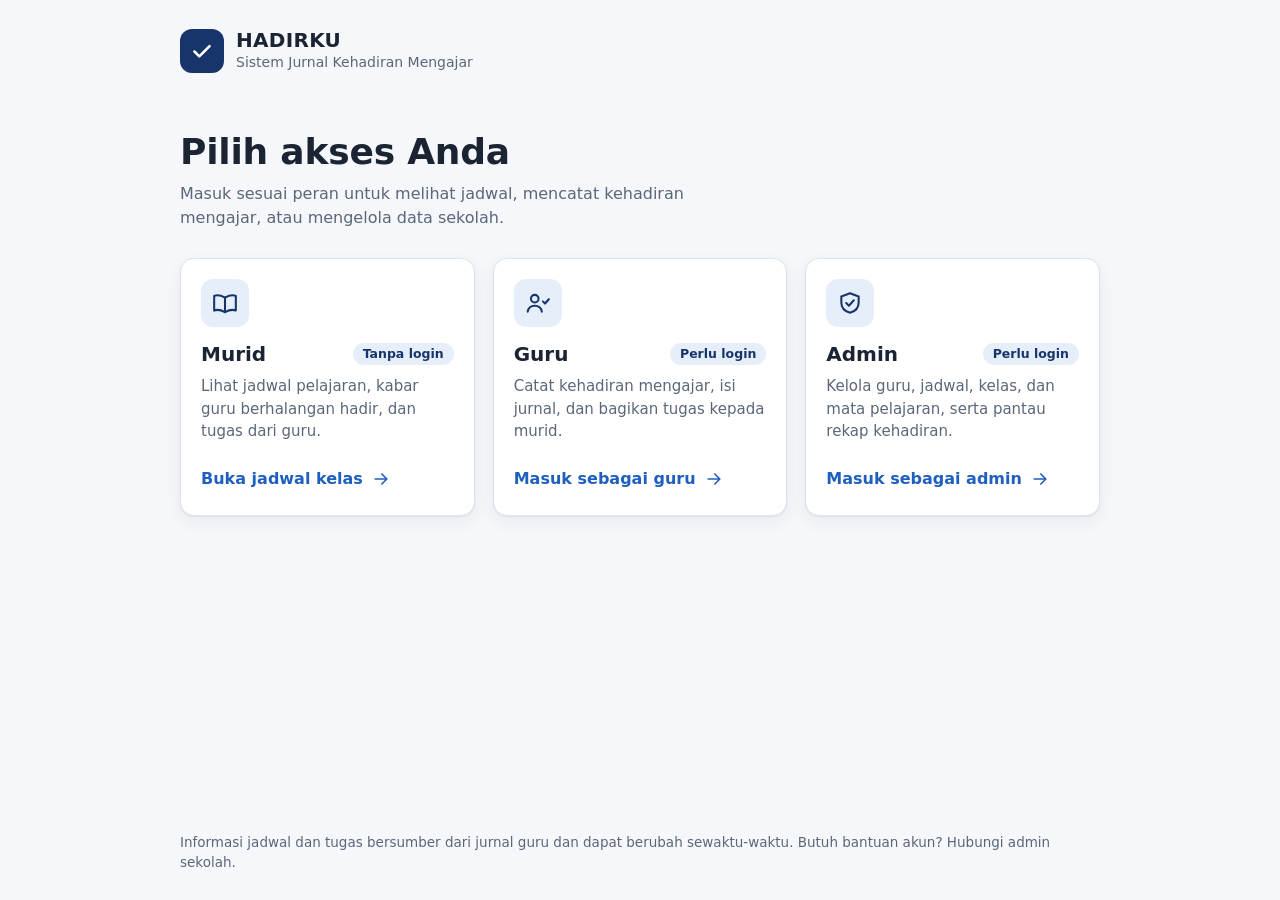
==== hadirku.html @ 68828618 "Add files via upload" ====
<!DOCTYPE html>
<html lang="id">
<head>
<meta charset="utf-8">
<meta name="viewport" content="width=device-width,initial-scale=1,viewport-fit=cover">
<meta name="color-scheme" content="light dark">
<meta name="theme-color" content="#F5F7FA" media="(prefers-color-scheme: light)">
<meta name="theme-color" content="#0B1424" media="(prefers-color-scheme: dark)">
<title>HADIRKU</title>
<style>
:root{--bg:#F5F7FA;--card:#FFFFFF;--ink:#1B2433;--mut:#5B6779;--line:#DDE3EC;--navy:#17356B;--on:#FFFFFF;--soft:#E6EEF9;--link:#1F5FBF;--shadow:0 1px 2px rgba(10,31,68,.06),0 6px 18px rgba(10,31,68,.06)}
@media(prefers-color-scheme:dark){:root{--bg:#0B1424;--card:#121C30;--ink:#E8EEF8;--mut:#9AA9C2;--line:#25324A;--navy:#8DB4F0;--on:#0B1424;--soft:#1A2B4A;--link:#8DB4F0;--shadow:none}}
*{box-sizing:border-box}
html{-webkit-text-size-adjust:100%}
body{margin:0;min-height:100vh;min-height:100dvh;display:flex;flex-direction:column;background:var(--bg);color:var(--ink);font:16px/1.5 system-ui,-apple-system,"Segoe UI",Roboto,sans-serif;padding:env(safe-area-inset-top,0) env(safe-area-inset-right,0) env(safe-area-inset-bottom,0) env(safe-area-inset-left,0)}
.top{width:100%;max-width:960px;margin:0 auto;padding:20px 20px 0;display:flex;align-items:center;gap:12px}
.logo{flex:none;width:44px;height:44px;border-radius:12px;background:var(--navy);display:grid;place-items:center}
.logo svg{width:26px;height:26px;stroke:var(--on);fill:none;stroke-width:2.4;stroke-linecap:round;stroke-linejoin:round}
.brand b{display:block;font-size:20px;letter-spacing:.3px;line-height:1.2}
.brand span{display:block;color:var(--mut);font-size:14px}
main{flex:1;width:100%;max-width:960px;margin:0 auto;padding:36px 20px 24px}
h1{font-size:28px;line-height:1.25;margin:0 0 8px;letter-spacing:-.2px}
.lead{margin:0 0 28px;color:var(--mut);font-size:16px;max-width:34em}
.grid{display:grid;gap:14px;grid-template-columns:1fr}
.card{display:flex;flex-direction:column;gap:8px;padding:20px;background:var(--card);border:1px solid var(--line);border-radius:14px;box-shadow:var(--shadow);color:inherit;text-decoration:none;transition:border-color .15s,transform .15s}
.card:hover{border-color:var(--navy);transform:translateY(-2px)}
.card:active{transform:scale(.99)}
.card:focus-visible{outline:3px solid var(--link);outline-offset:3px}
.ico{width:48px;height:48px;border-radius:12px;background:var(--soft);display:grid;place-items:center;color:var(--navy);margin-bottom:6px}
.ico svg{width:26px;height:26px;stroke:currentColor;fill:none;stroke-width:1.9;stroke-linecap:round;stroke-linejoin:round}
.row{display:flex;align-items:center;justify-content:space-between;gap:10px}
h2{font-size:20px;line-height:1.3;margin:0}
.chip{font-size:12.5px;font-weight:600;color:var(--navy);background:var(--soft);padding:2px 10px;border-radius:999px;white-space:nowrap}
.card p{margin:0;color:var(--mut);font-size:15px}
.go{margin-top:auto;padding-top:12px;display:flex;align-items:center;gap:8px;min-height:44px;color:var(--link);font-weight:600}
.go svg{width:20px;height:20px;stroke:currentColor;fill:none;stroke-width:2;stroke-linecap:round;stroke-linejoin:round;transition:transform .15s}
.card:hover .go svg{transform:translateX(3px)}
footer{width:100%;max-width:960px;margin:0 auto;padding:8px 20px 28px;color:var(--mut);font-size:13.5px}
@media(min-width:760px){
  .top{padding-top:28px}
  main{padding-top:56px}
  h1{font-size:36px}
  .grid{grid-template-columns:repeat(3,1fr);gap:18px}
}
@media(prefers-reduced-motion:reduce){.card,.go svg{transition:none}.card:hover,.card:active{transform:none}.card:hover .go svg{transform:none}}
</style>
</head>
<body>
<header class="top">
  <div class="logo" aria-hidden="true"><svg viewBox="0 0 24 24"><path d="M5 12.5l4.5 4.5L19 7.5"/></svg></div>
  <div class="brand"><b>HADIRKU</b><span id="sch">Sistem Jurnal Kehadiran Mengajar</span></div>
</header>

<main>
  <h1>Pilih akses Anda</h1>
  <p class="lead">Masuk sesuai peran untuk melihat jadwal, mencatat kehadiran mengajar, atau mengelola data sekolah.</p>

  <div class="grid">
    <a class="card" href="hadirku-murid.html">
      <div class="ico" aria-hidden="true"><svg viewBox="0 0 24 24"><path d="M2 5.5C4.5 4.3 7.5 4.5 12 7c4.5-2.5 7.5-2.7 10-1.5V19c-2.500-1.200-5.500-1-10 1.500C7.500 18 4.500 17.800 2 19z"/><path d="M12 7v13.500"/></svg></div>
      <div class="row"><h2>Murid</h2><span class="chip">Tanpa login</span></div>
      <p>Lihat jadwal pelajaran, kabar guru berhalangan hadir, dan tugas dari guru.</p>
      <span class="go">Buka jadwal kelas <svg viewBox="0 0 24 24" aria-hidden="true"><path d="M5 12h14M13 6l6 6-6 6"/></svg></span>
    </a>

    <a class="card" href="hadirku-guru.html">
      <div class="ico" aria-hidden="true"><svg viewBox="0 0 24 24"><circle cx="9" cy="8" r="3.500"/><path d="M2.500 20c.6-3.600 3.200-5.500 6.500-5.500s5.900 1.900 6.500 5.500"/><path d="M16.500 10.500l2 2 3.500-4"/></svg></div>
      <div class="row"><h2>Guru</h2><span class="chip">Perlu login</span></div>
      <p>Catat kehadiran mengajar, isi jurnal, dan bagikan tugas kepada murid.</p>
      <span class="go">Masuk sebagai guru <svg viewBox="0 0 24 24" aria-hidden="true"><path d="M5 12h14M13 6l6 6-6 6"/></svg></span>
    </a>

    <a class="card" href="hadirku-admin.html">
      <div class="ico" aria-hidden="true"><svg viewBox="0 0 24 24"><path d="M12 3l8 3v5.500c0 4.700-3.200 8.200-8 9.500-4.800-1.300-8-4.800-8-9.500V6z"/><path d="M8.500 12l2.500 2.500 4.500-5"/></svg></div>
      <div class="row"><h2>Admin</h2><span class="chip">Perlu login</span></div>
      <p>Kelola guru, jadwal, kelas, dan mata pelajaran, serta pantau rekap kehadiran.</p>
      <span class="go">Masuk sebagai admin <svg viewBox="0 0 24 24" aria-hidden="true"><path d="M5 12h14M13 6l6 6-6 6"/></svg></span>
    </a>
  </div>
</main>

<footer>Informasi jadwal dan tugas bersumber dari jurnal guru dan dapat berubah sewaktu-waktu. Butuh bantuan akun? Hubungi admin sekolah.</footer>

<script src="config.js"></script>
<script>
(function(){
  var c=window.HADIRKU_CFG;
  if(!c||!c.url||!c.key)return;
  fetch(c.url+'/rest/v1/rpc/portal_nama_sekolah',{method:'POST',headers:{apikey:c.key,'Content-Type':'application/json'},body:'{}'})
    .then(function(r){return r.ok?r.json():null})
    .then(function(n){if(typeof n==='string'&&n.trim())document.getElementById('sch').textContent=n.trim()})
    .catch(function(){});
})();
</script>
</body>
</html>
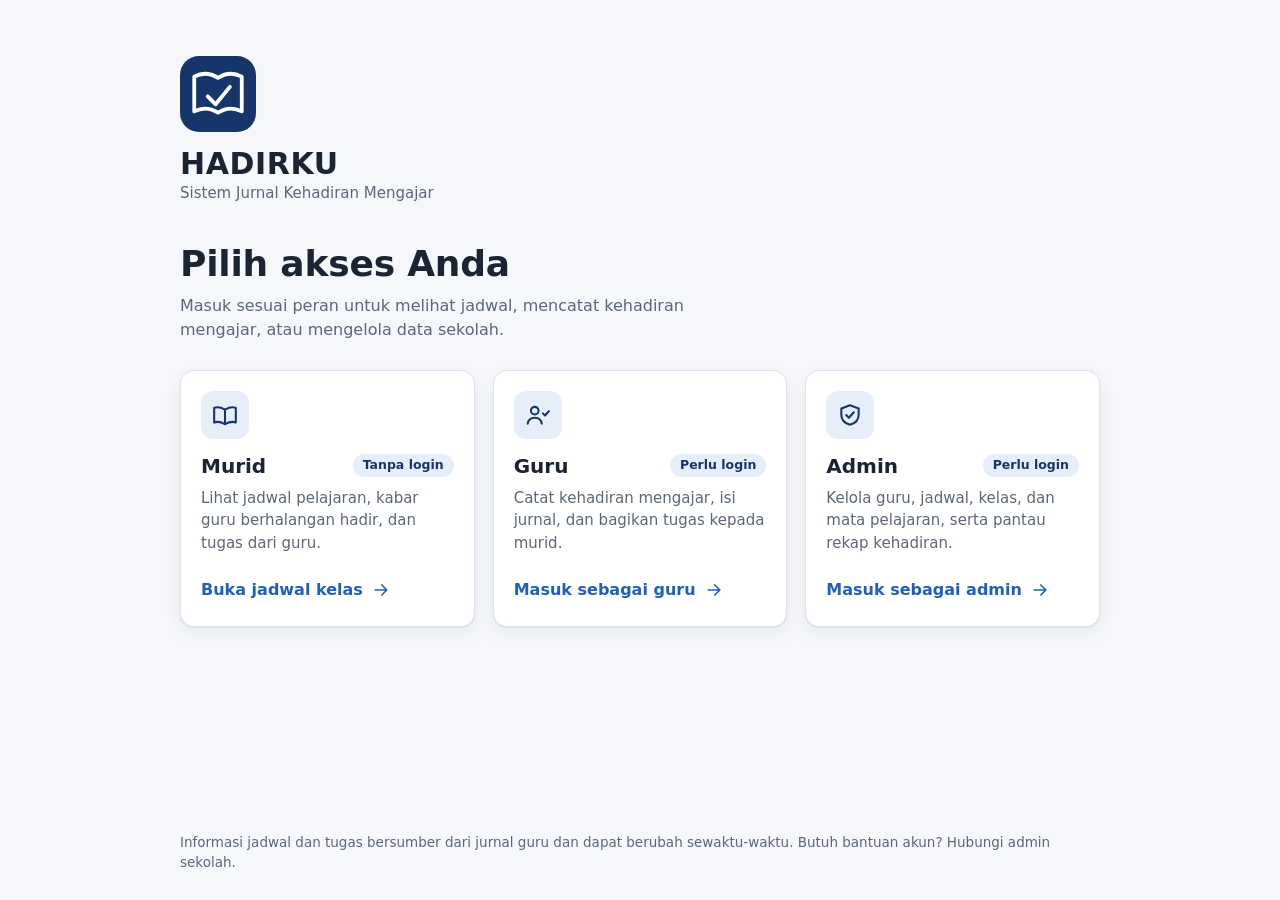
==== commit 59f1eaae: "Rename hadirku (1).html to hadirku.html" ====
--- a/hadirku.html
+++ b/hadirku.html
@@ -7,6 +7,7 @@
 <meta name="theme-color" content="#F5F7FA" media="(prefers-color-scheme: light)">
 <meta name="theme-color" content="#0B1424" media="(prefers-color-scheme: dark)">
 <title>HADIRKU</title>
+<link rel="icon" href="data:image/svg+xml,%3Csvg xmlns='http://www.w3.org/2000/svg' viewBox='0 0 48 48'%3E%3Crect width='48' height='48' rx='12' fill='%2317356B'/%3E%3Cg fill='none' stroke='%23fff' stroke-width='2.4' stroke-linecap='round' stroke-linejoin='round'%3E%3Cpath d='M9 13c5-2.6 10-2.4 15 .8 5-3.2 10-3.4 15-.8v22c-5-2.6-10-2.4-15 .8-5-3.2-10-3.4-15-.8z'/%3E%3Cpath d='M17.5 25.5l5 5 9-11'/%3E%3C/g%3E%3C/svg%3E">
 <style>
 :root{--bg:#F5F7FA;--card:#FFFFFF;--ink:#1B2433;--mut:#5B6779;--line:#DDE3EC;--navy:#17356B;--on:#FFFFFF;--soft:#E6EEF9;--link:#1F5FBF;--shadow:0 1px 2px rgba(10,31,68,.06),0 6px 18px rgba(10,31,68,.06)}
 @media(prefers-color-scheme:dark){:root{--bg:#0B1424;--card:#121C30;--ink:#E8EEF8;--mut:#9AA9C2;--line:#25324A;--navy:#8DB4F0;--on:#0B1424;--soft:#1A2B4A;--link:#8DB4F0;--shadow:none}}
@@ -17,6 +18,9 @@
 .logo{flex:none;width:44px;height:44px;border-radius:12px;background:var(--navy);display:grid;place-items:center}
 .logo svg{width:26px;height:26px;stroke:var(--on);fill:none;stroke-width:2.4;stroke-linecap:round;stroke-linejoin:round}
 .brand b{display:block;font-size:20px;letter-spacing:.3px;line-height:1.2}
+.hero{flex-direction:column;align-items:flex-start;gap:14px;padding-top:36px}
+.mark{width:76px;height:76px;flex:none}
+.hero .brand b{font-size:30px;letter-spacing:.6px}.hero .brand span{font-size:15px}
 .brand span{display:block;color:var(--mut);font-size:14px}
 main{flex:1;width:100%;max-width:960px;margin:0 auto;padding:36px 20px 24px}
 h1{font-size:28px;line-height:1.25;margin:0 0 8px;letter-spacing:-.2px}
@@ -37,8 +41,8 @@
 .card:hover .go svg{transform:translateX(3px)}
 footer{width:100%;max-width:960px;margin:0 auto;padding:8px 20px 28px;color:var(--mut);font-size:13.5px}
 @media(min-width:760px){
-  .top{padding-top:28px}
-  main{padding-top:56px}
+  .hero{padding-top:56px}
+  main{padding-top:36px}
   h1{font-size:36px}
   .grid{grid-template-columns:repeat(3,1fr);gap:18px}
 }
@@ -46,8 +50,8 @@
 </style>
 </head>
 <body>
-<header class="top">
-  <div class="logo" aria-hidden="true"><svg viewBox="0 0 24 24"><path d="M5 12.5l4.5 4.5L19 7.5"/></svg></div>
+<header class="top hero">
+  <svg class="mark" viewBox="0 0 48 48" role="img" aria-label="Logo HADIRKU"><rect width="48" height="48" rx="12" fill="var(--navy)"/><g fill="none" stroke="var(--on)" stroke-width="2.4" stroke-linecap="round" stroke-linejoin="round"><path d="M9 13c5-2.6 10-2.4 15 .8 5-3.2 10-3.4 15-.8v22c-5-2.6-10-2.4-15 .8-5-3.2-10-3.4-15-.8z"/><path d="M17.5 25.5l5 5 9-11"/></g></svg>
   <div class="brand"><b>HADIRKU</b><span id="sch">Sistem Jurnal Kehadiran Mengajar</span></div>
 </header>
 
